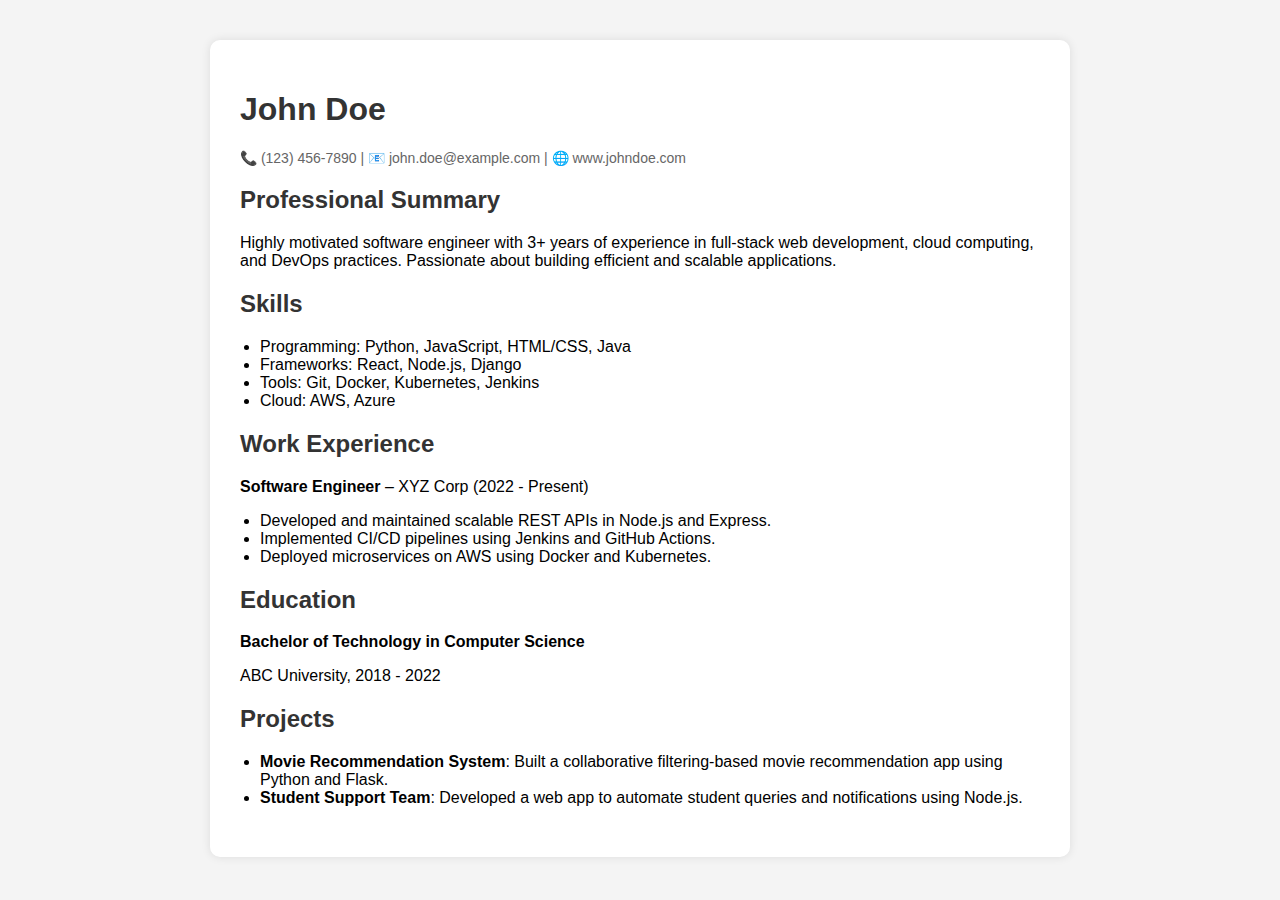
==== MyResume.html @ 31c3177a "v1" ====
<!DOCTYPE html>
<html lang="en">
<head>
  <meta charset="UTF-8">
  <meta name="viewport" content="width=device-width, initial-scale=1">
  <title>My Resume</title>
  <style>
    body {
      font-family: Arial, sans-serif;
      margin: 40px;
      background-color: #f4f4f4;
    }
    .container {
      background-color: white;
      padding: 30px;
      border-radius: 10px;
      max-width: 800px;
      margin: auto;
      box-shadow: 0 0 10px rgba(0,0,0,0.1);
    }
    h1, h2 {
      color: #333;
    }
    .section {
      margin-bottom: 20px;
    }
    ul {
      padding-left: 20px;
    }
    .contact-info {
      font-size: 14px;
      color: #666;
    }
  </style>
</head>
<body>
  <div class="container">
    <h1>John Doe</h1>
    <p class="contact-info">
      📞 (123) 456-7890 | 📧 john.doe@example.com | 🌐 www.johndoe.com
    </p>

    <div class="section">
      <h2>Professional Summary</h2>
      <p>Highly motivated software engineer with 3+ years of experience in full-stack web development, cloud computing, and DevOps practices. Passionate about building efficient and scalable applications.</p>
    </div>

    <div class="section">
      <h2>Skills</h2>
      <ul>
        <li>Programming: Python, JavaScript, HTML/CSS, Java</li>
        <li>Frameworks: React, Node.js, Django</li>
        <li>Tools: Git, Docker, Kubernetes, Jenkins</li>
        <li>Cloud: AWS, Azure</li>
      </ul>
    </div>

    <div class="section">
      <h2>Work Experience</h2>
      <p><strong>Software Engineer</strong> – XYZ Corp (2022 - Present)</p>
      <ul>
        <li>Developed and maintained scalable REST APIs in Node.js and Express.</li>
        <li>Implemented CI/CD pipelines using Jenkins and GitHub Actions.</li>
        <li>Deployed microservices on AWS using Docker and Kubernetes.</li>
      </ul>
    </div>

    <div class="section">
      <h2>Education</h2>
      <p><strong>Bachelor of Technology in Computer Science</strong></p>
      <p>ABC University, 2018 - 2022</p>
    </div>

    <div class="section">
      <h2>Projects</h2>
      <ul>
        <li><strong>Movie Recommendation System</strong>: Built a collaborative filtering-based movie recommendation app using Python and Flask.</li>
        <li><strong>Student Support Team</strong>: Developed a web app to automate student queries and notifications using Node.js.</li>
      </ul>
    </div>
  </div>
</body>
</html>
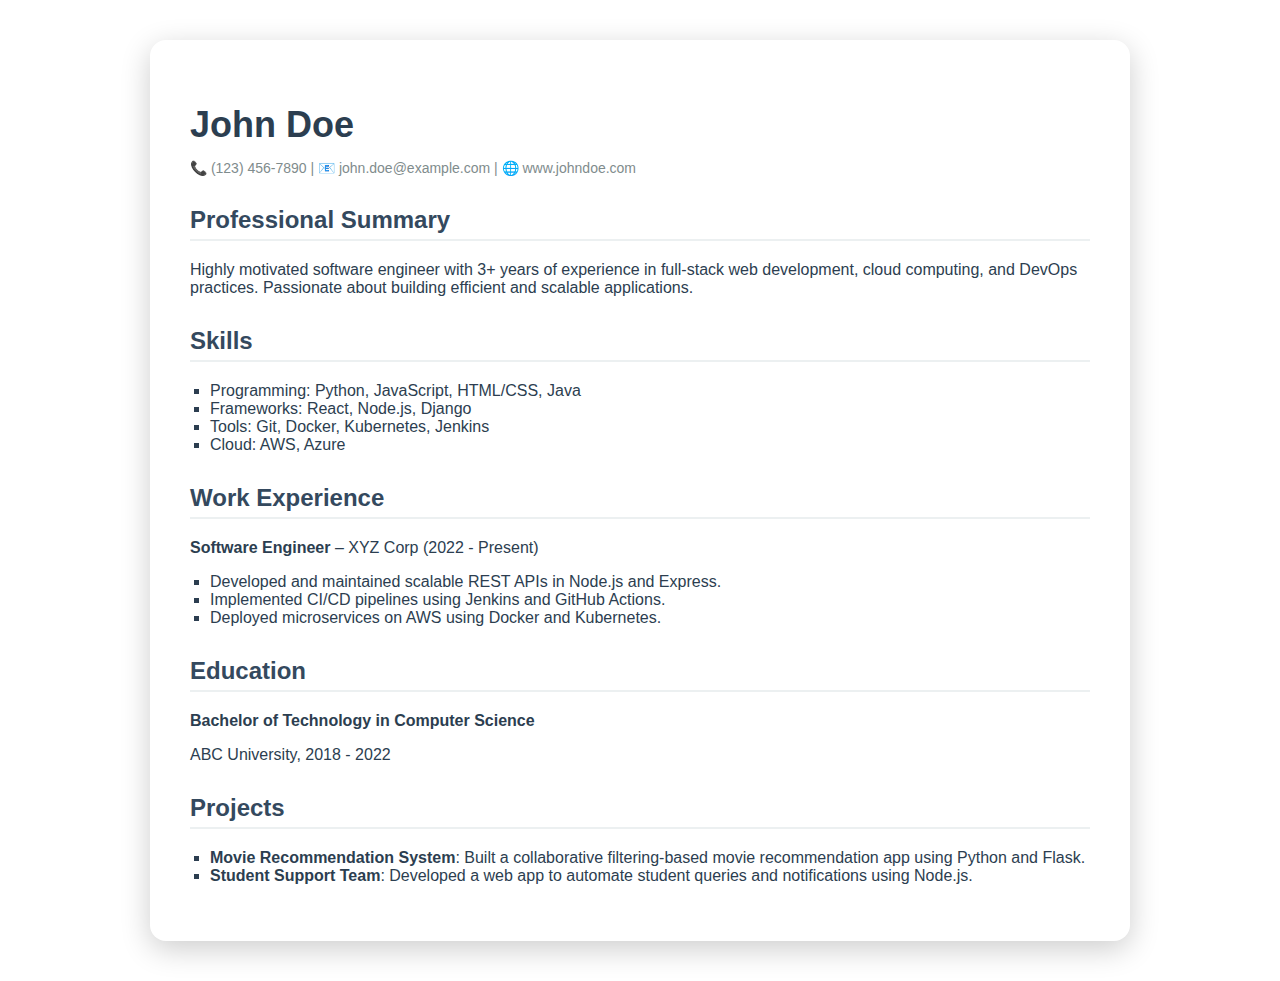
==== commit c4e58771: "v2-with style added" ====
--- a/MyResume.html
+++ b/MyResume.html
@@ -1,83 +1,60 @@
 <!DOCTYPE html>
 <html lang="en">
 <head>
-  <meta charset="UTF-8">
-  <meta name="viewport" content="width=device-width, initial-scale=1">
-  <title>My Resume</title>
-  <style>
-    body {
-      font-family: Arial, sans-serif;
-      margin: 40px;
-      background-color: #f4f4f4;
-    }
-    .container {
-      background-color: white;
-      padding: 30px;
-      border-radius: 10px;
-      max-width: 800px;
-      margin: auto;
-      box-shadow: 0 0 10px rgba(0,0,0,0.1);
-    }
-    h1, h2 {
-      color: #333;
-    }
-    .section {
-      margin-bottom: 20px;
-    }
-    ul {
-      padding-left: 20px;
-    }
-    .contact-info {
-      font-size: 14px;
-      color: #666;
-    }
-  </style>
+  <meta charset="UTF-8" />
+  <meta name="viewport" content="width=device-width, initial-scale=1.0" />
+  <title>John Doe - Resume</title>
+  <link rel="stylesheet" href="style.css">
 </head>
 <body>
-  <div class="container">
-    <h1>John Doe</h1>
-    <p class="contact-info">
-      📞 (123) 456-7890 | 📧 john.doe@example.com | 🌐 www.johndoe.com
-    </p>
+  <div class="overlay">
+    <div class="container">
+      <h1>John Doe</h1>
+      <p class="contact-info">
+        📞 (123) 456-7890 | 📧 john.doe@example.com | 🌐 www.johndoe.com
+      </p>
 
-    <div class="section">
-      <h2>Professional Summary</h2>
-      <p>Highly motivated software engineer with 3+ years of experience in full-stack web development, cloud computing, and DevOps practices. Passionate about building efficient and scalable applications.</p>
-    </div>
+      <section>
+        <h2>Professional Summary</h2>
+        <p>
+          Highly motivated software engineer with 3+ years of experience in full-stack web development, cloud computing, and DevOps practices. Passionate about building efficient and scalable applications.
+        </p>
+      </section>
 
-    <div class="section">
-      <h2>Skills</h2>
-      <ul>
-        <li>Programming: Python, JavaScript, HTML/CSS, Java</li>
-        <li>Frameworks: React, Node.js, Django</li>
-        <li>Tools: Git, Docker, Kubernetes, Jenkins</li>
-        <li>Cloud: AWS, Azure</li>
-      </ul>
-    </div>
+      <section>
+        <h2>Skills</h2>
+        <ul>
+          <li>Programming: Python, JavaScript, HTML/CSS, Java</li>
+          <li>Frameworks: React, Node.js, Django</li>
+          <li>Tools: Git, Docker, Kubernetes, Jenkins</li>
+          <li>Cloud: AWS, Azure</li>
+        </ul>
+      </section>
 
-    <div class="section">
-      <h2>Work Experience</h2>
-      <p><strong>Software Engineer</strong> – XYZ Corp (2022 - Present)</p>
-      <ul>
-        <li>Developed and maintained scalable REST APIs in Node.js and Express.</li>
-        <li>Implemented CI/CD pipelines using Jenkins and GitHub Actions.</li>
-        <li>Deployed microservices on AWS using Docker and Kubernetes.</li>
-      </ul>
-    </div>
+      <section>
+        <h2>Work Experience</h2>
+        <p><strong>Software Engineer</strong> – XYZ Corp (2022 - Present)</p>
+        <ul>
+          <li>Developed and maintained scalable REST APIs in Node.js and Express.</li>
+          <li>Implemented CI/CD pipelines using Jenkins and GitHub Actions.</li>
+          <li>Deployed microservices on AWS using Docker and Kubernetes.</li>
+        </ul>
+      </section>
 
-    <div class="section">
-      <h2>Education</h2>
-      <p><strong>Bachelor of Technology in Computer Science</strong></p>
-      <p>ABC University, 2018 - 2022</p>
-    </div>
+      <section>
+        <h2>Education</h2>
+        <p><strong>Bachelor of Technology in Computer Science</strong></p>
+        <p>ABC University, 2018 - 2022</p>
+      </section>
 
-    <div class="section">
-      <h2>Projects</h2>
-      <ul>
-        <li><strong>Movie Recommendation System</strong>: Built a collaborative filtering-based movie recommendation app using Python and Flask.</li>
-        <li><strong>Student Support Team</strong>: Developed a web app to automate student queries and notifications using Node.js.</li>
-      </ul>
+      <section>
+        <h2>Projects</h2>
+        <ul>
+          <li><strong>Movie Recommendation System</strong>: Built a collaborative filtering-based movie recommendation app using Python and Flask.</li>
+          <li><strong>Student Support Team</strong>: Developed a web app to automate student queries and notifications using Node.js.</li>
+        </ul>
+      </section>
     </div>
   </div>
 </body>
-</html>
+</html>--- a/style.css
+++ b/style.css
@@ -0,0 +1,51 @@
+body {
+    margin: 0;
+    padding: 0;
+    font-family: 'Segoe UI', Tahoma, Geneva, Verdana, sans-serif;
+    background: url('https://images.unsplash.com/photo-1503264116251-35a269479413') no-repeat center center fixed;
+    background-size: cover;
+  }
+  
+  .overlay {
+    background-color: rgba(255, 255, 255, 0.9);
+    min-height: 100vh;
+    padding: 40px 20px;
+  }
+  
+  .container {
+    max-width: 900px;
+    background-color: #fff;
+    margin: auto;
+    padding: 40px;
+    border-radius: 16px;
+    box-shadow: 0 8px 30px rgba(0, 0, 0, 0.2);
+  }
+  
+  h1 {
+    margin-bottom: 0;
+    font-size: 36px;
+    color: #2c3e50;
+  }
+  
+  .contact-info {
+    font-size: 14px;
+    color: #7f8c8d;
+    margin-bottom: 30px;
+  }
+  
+  h2 {
+    color: #34495e;
+    border-bottom: 2px solid #ecf0f1;
+    padding-bottom: 5px;
+    margin-top: 30px;
+  }
+  
+  ul {
+    list-style-type: square;
+    padding-left: 20px;
+    color: #2c3e50;
+  }
+  
+  p {
+    color: #2c3e50;
+  }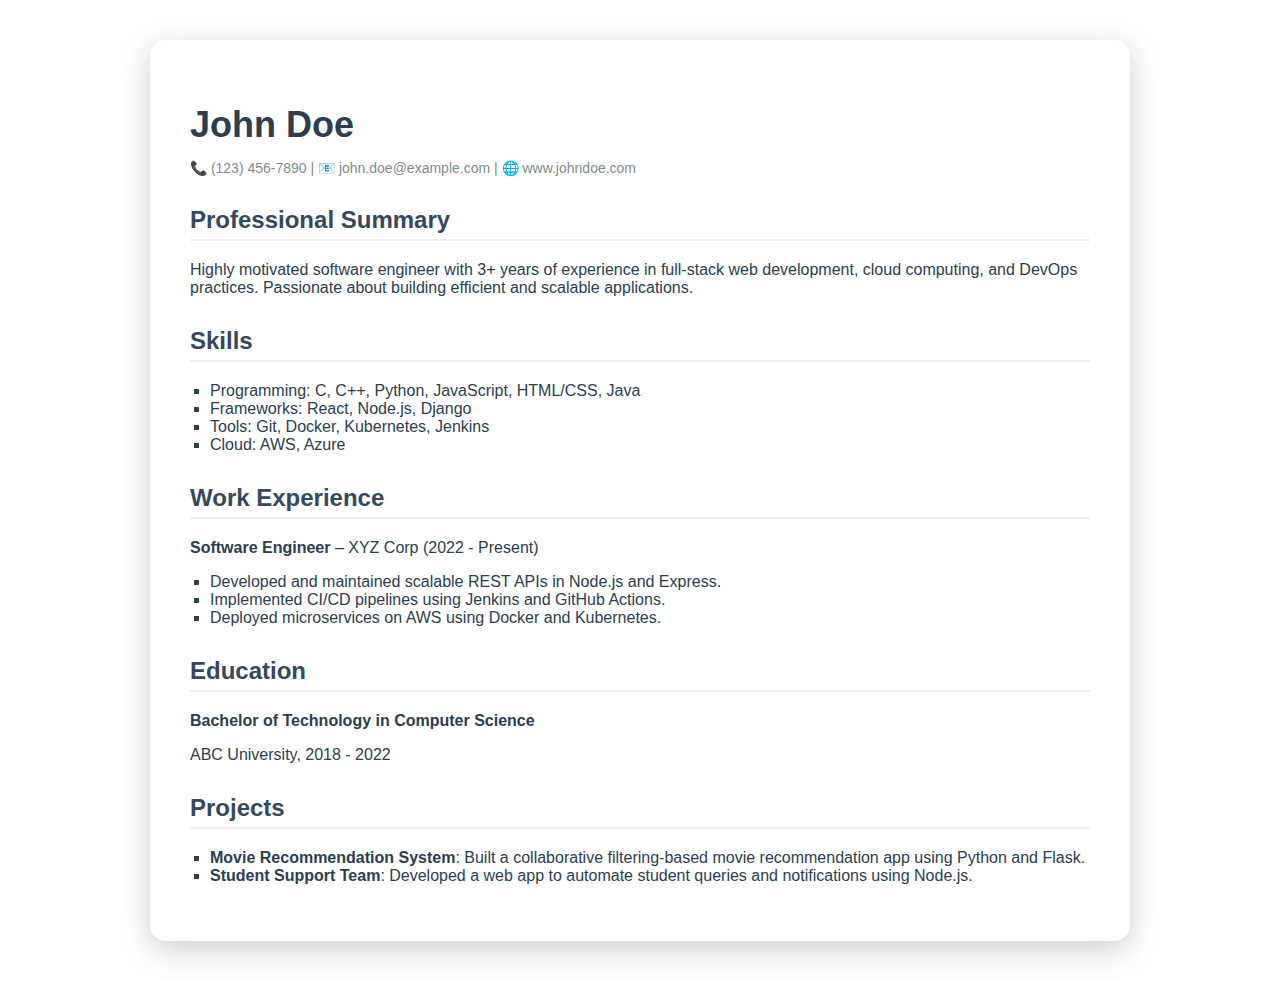
==== commit f4e2dbe2: "v3-adding changes to push" ====
--- a/MyResume.html
+++ b/MyResume.html
@@ -24,7 +24,7 @@
       <section>
         <h2>Skills</h2>
         <ul>
-          <li>Programming: Python, JavaScript, HTML/CSS, Java</li>
+          <li>Programming: C, C++, Python, JavaScript, HTML/CSS, Java</li>
           <li>Frameworks: React, Node.js, Django</li>
           <li>Tools: Git, Docker, Kubernetes, Jenkins</li>
           <li>Cloud: AWS, Azure</li>
